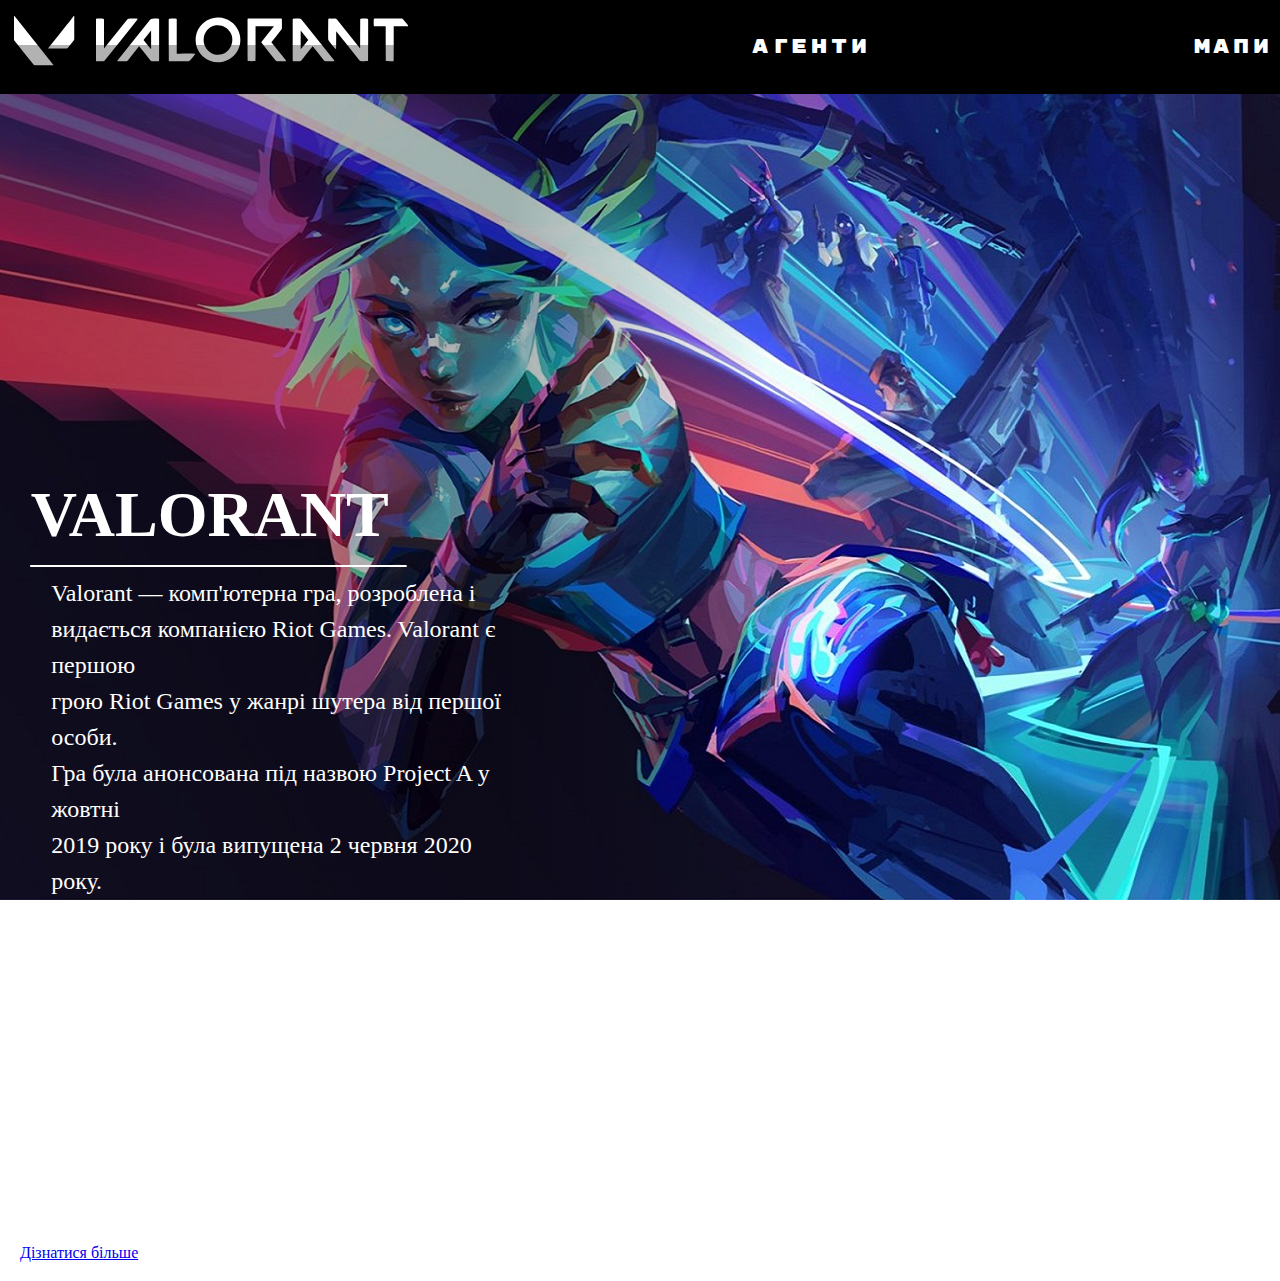
==== index.html @ 23204fa5 "site" ====
<!DOCTYPE html>
<html lang="en">
<head>
    <meta charset="UTF-8">
    <meta name="viewport" content="width=device-width, initial-scale=1.0">
    <title>VALORANT</title>
    <link rel="stylesheet" href="style.css">
    <link rel="stylesheet" href="navbar.css">
    <link rel="stylesheet" href="main.css">
    <link href="https://fonts.googleapis.com/css2?family=Rubik+Mono+One&display=swap" rel="stylesheet">
    <link rel="icon" type="valoimg/x-icon" href="/valoimg/valorant-logo-play-2-svgrepo-com.svg">
  </head>
<body>   
   <div class="background-image"></div>
    <header>  
      <nav class="navbar">
        <div class="logo">
          <img src="../valoimg/valorant-logo-play-2-svgrepo-com.svg" alt="Логотип">
        </div>
        <div class="logo2">
          <img src="/valoimg/valorant-seeklogo.svg" alt="Логотип2">
        </div>
        <ul class="nav-list">
           <li> <a href="agents.html"> АГЕНТИ</a></li>
           <li><a href="#"> МАПИ</a></li>
           <li><a href="#">КІБЕРТУРНІРИ</a></li>
        </ul>
      </nav>
    </header>
    <main>
      <div class="item-content-wraper"> 
        <div class="item-content-title">
          VALORANT
        </div>
        <div class="item-content-description">
          Valorant —  комп'ютерна гра, розроблена і<br> 
          видається компанією Riot Games. Valorant є першою<br> 
          грою Riot Games у жанрі шутера від першої особи.<br> 
          Гра була анонсована під назвою Project A у жовтні<br>
          2019 року і була випущена 2 червня 2020 року.
        </div>
      </div>
    </main>
    <footer>
      <a href="business.html" class="button">Дізнатися більше</a>
    </footer>
</body>
</html>
---- style.css ----
.background-image{
background: url('../valoimg/Valorant.jpg')black;
background-repeat: no-repeat;
background-size: cover;
background-position: center;
    height: 100vh; 
    width: 100vw; 
    position: absolute; 
    top: 0;
    left: 0;
    z-index: -1;
    filter: brightness(100%);
    background-attachment: fixed;
}

body{
    margin: 0;
    padding: 0;
}
---- navbar.css ----
.navbar{ 
    display: flex;
    background-color: black;
    padding: 0 4%;
    justify-content: space-between;
}

.nav-list{
    
    display: flex;
    margin-left: auto;
    list-style-type: none;
    
}

.nav-list a {
    display: block;
    padding: 1em;
    text-decoration: none;
    color: white;
    margin-left: 15em;
    font-family: 'Rubik Mono One', sans-serif;
    font-size: 19px;
    letter-spacing: 0.2em;
    
}

.nav-list a:hover{
    background-color: rgb(26, 26, 26);  
}

.logo img{
    filter: invert(1);
    width: 80px;
    height: 80px;
}
.logo{
    margin-left: -4%;
}

.logo2 img{
    filter: invert(1);
    width: 312px;
    height: 80px;
}
.logo2{
    margin-left: 1%;
}
---- main.css ----
.item-content-wraper {
    top: 5%;
    position: absolute;
    bottom: 0;
    left: 0;
    padding: rem;
    width: 40%;
    background-color: rgba(0, 0, 0, 0.3); 
    color: white; 
    display: flex;
    flex-direction: column;
    justify-content: center;
    z-index: 2; 
}

.item-content-wraper::before {
    content: "";
    position: absolute;
    top: 0;
    left: 100%;
    width: 50%;
    height: 100%;
    background: linear-gradient(to right, rgba(0, 0, 0, 0.3), rgba(0, 0, 0, 0)); 
    z-index: -1; 
}

.item-content-title {
    position: absolute; 
    top: 55%; 
    left: 20%; 
    transform: translate(-20%, -50%); 
    font-size: 4rem;
    font-weight: bold;
    color: white;
    text-align: left; 
}

.item-content-title::after,.item-content-title::before {
    content: "";
    display: block;
    width: 105%; 
    height: 2px; 
    background-color: white; 
    position: absolute;
    bottom: -15px; 
    left: 0; 
}


.item-content-description {
    position: absolute;
    font-size: 1rem;
    line-height: 1.5;
    left: 10%;
    top: 62%; 
    font-size: x-large;
}
.button{
    position: relative; 
    top: 1150px; 
    padding:20px;
    z-index: 10;
}
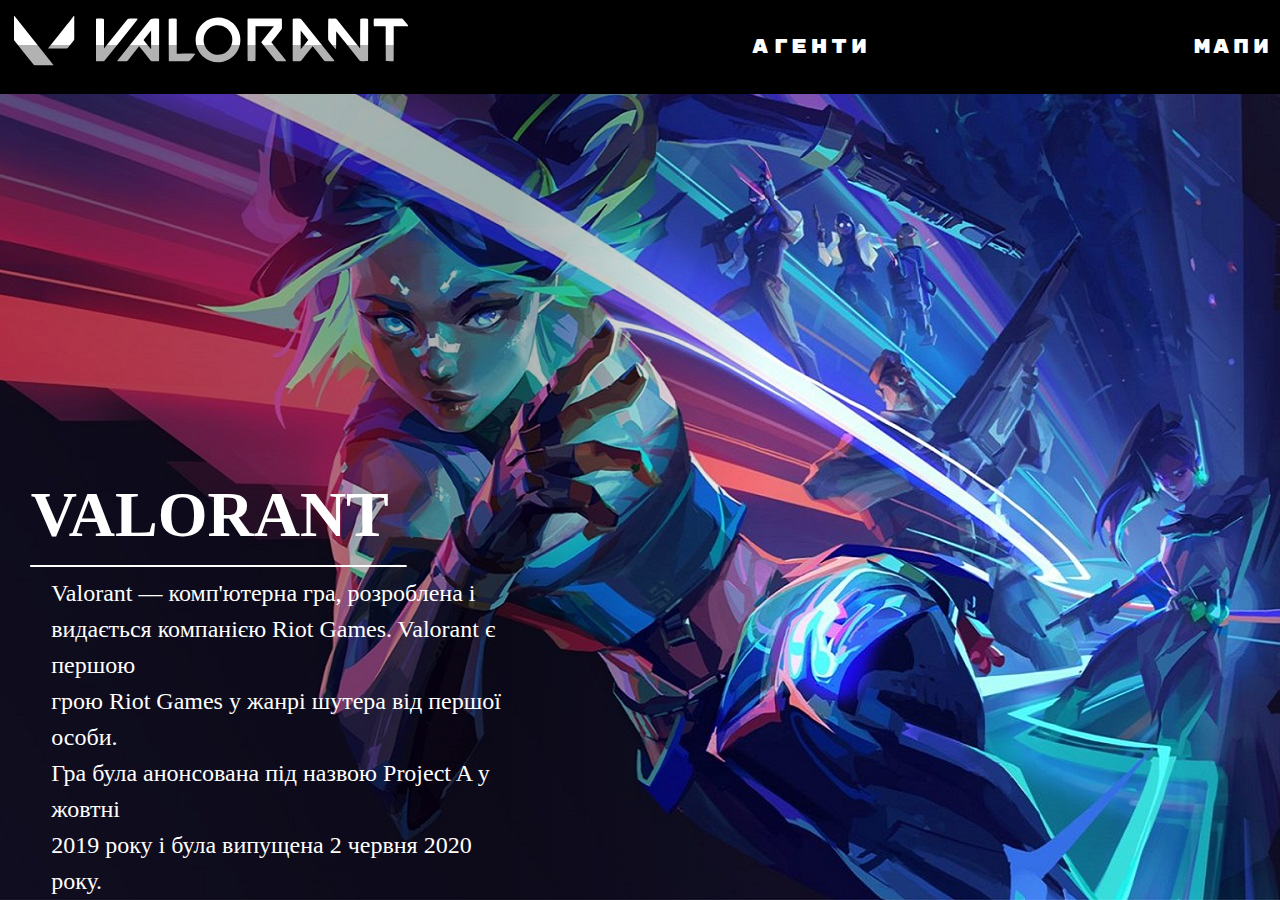
==== commit 30d82715: "changes" ====
--- a/index.html
+++ b/index.html
@@ -15,15 +15,17 @@
     <header>  
       <nav class="navbar">
         <div class="logo">
-          <img src="../valoimg/valorant-logo-play-2-svgrepo-com.svg" alt="Логотип">
+          <a href="index.html">
+            <img src="valoimg/valorant-logo-play-2-svgrepo-com.svg" alt="Логотип">
+          </a>
         </div>
         <div class="logo2">
-          <img src="/valoimg/valorant-seeklogo.svg" alt="Логотип2">
+          <img src="valoimg/valorant-seeklogo.svg" alt="Логотип2">
         </div>
         <ul class="nav-list">
-           <li> <a href="agents.html"> АГЕНТИ</a></li>
-           <li><a href="#"> МАПИ</a></li>
-           <li><a href="#">КІБЕРТУРНІРИ</a></li>
+           <li><a href="agents.html"> АГЕНТИ</a></li>
+           <li><a href="maps.html"> МАПИ</a></li>
+           <li><a href="cyber.html">КІБЕРТУРНІРИ</a></li>
         </ul>
       </nav>
     </header>
@@ -42,7 +44,7 @@
       </div>
     </main>
     <footer>
-      <a href="business.html" class="button">Дізнатися більше</a>
+      <!-- <a href="business.html" class="button">Дізнатися більше</a> -->
     </footer>
 </body>
 </html>--- a/style.css
+++ b/style.css
@@ -1,5 +1,5 @@
 .background-image{
-background: url('../valoimg/Valorant.jpg')black;
+background: url('valoimg/Valorant.jpg')black;
 background-repeat: no-repeat;
 background-size: cover;
 background-position: center;
--- a/main.css
+++ b/main.css
@@ -10,7 +10,7 @@
     display: flex;
     flex-direction: column;
     justify-content: center;
-    z-index: 2; 
+    z-index: 1; 
 }
 
 .item-content-wraper::before {
@@ -60,4 +60,85 @@
     top: 1150px; 
     padding:20px;
     z-index: 10;
-}+}
+/* Стільниця (стандартна версія) */
+@media only screen and (max-width: 1024px) {
+    /* Планшетна версія */
+    .navbar {
+      flex-direction: column; /* Вертикальне розташування навігації */
+      align-items: center;
+    }
+  
+    .logo2 img {
+      width: 200px; /* Зменшити розмір логотипа для планшетної версії */
+    }
+  
+    .nav-list {
+      flex-direction: column; /* Вертикальне меню на планшетах */
+      margin-left: 0;
+    }
+  
+    .nav-list a {
+      margin-left: 0;
+      font-size: 16px; /* Зменшений шрифт для планшетів */
+    }
+  
+    .item-content-wraper {
+      width: 60%; /* Збільшення ширини блоку на планшетах */
+    }
+  
+    .item-content-title {
+      font-size: 3rem; /* Зменшити заголовок */
+      left: 10%; /* Зміна позиції */
+    }
+  
+    .item-content-description {
+      font-size: 1.2rem; /* Зміна шрифту для опису */
+      left: 5%; /* Зміна позиції для планшетів */
+    }
+  }
+  
+  @media only screen and (max-width: 768px) {
+    /* Мобільна версія */
+    .navbar {
+      padding: 0 5%;
+    }
+  
+    .logo img, .logo2 img {
+      width: 100px; /* Зменшення розміру логотипів на мобільних пристроях */
+      height: 50px;
+      align-items: center;
+    }
+  
+    .nav-list {
+      flex-direction: column;
+      align-items: center;
+    }
+  
+    .nav-list a {
+      font-size: 14px; /* Менший шрифт для мобільних пристроїв */
+    }
+  
+    .item-content-wraper {
+      width: 80%; /* Збільшення ширини блоку для мобільних */
+      top: 10%;
+      left: 10%;
+    }
+  
+    .item-content-title {
+      font-size: 2.5rem; /* Зменшення заголовку для мобільних */
+      left: 5%; /* Позиціювання заголовка */
+    }
+  
+    .item-content-description {
+      font-size: 1rem; /* Зменшений шрифт для опису */
+      left: 5%; /* Позиціювання для мобільних */
+      top: 70%;
+    }
+  
+    .background-image {
+      background-size: cover;
+      background-attachment: scroll; /* Відключення фіксованого бекграунду для мобільних */
+    }
+  }
+  